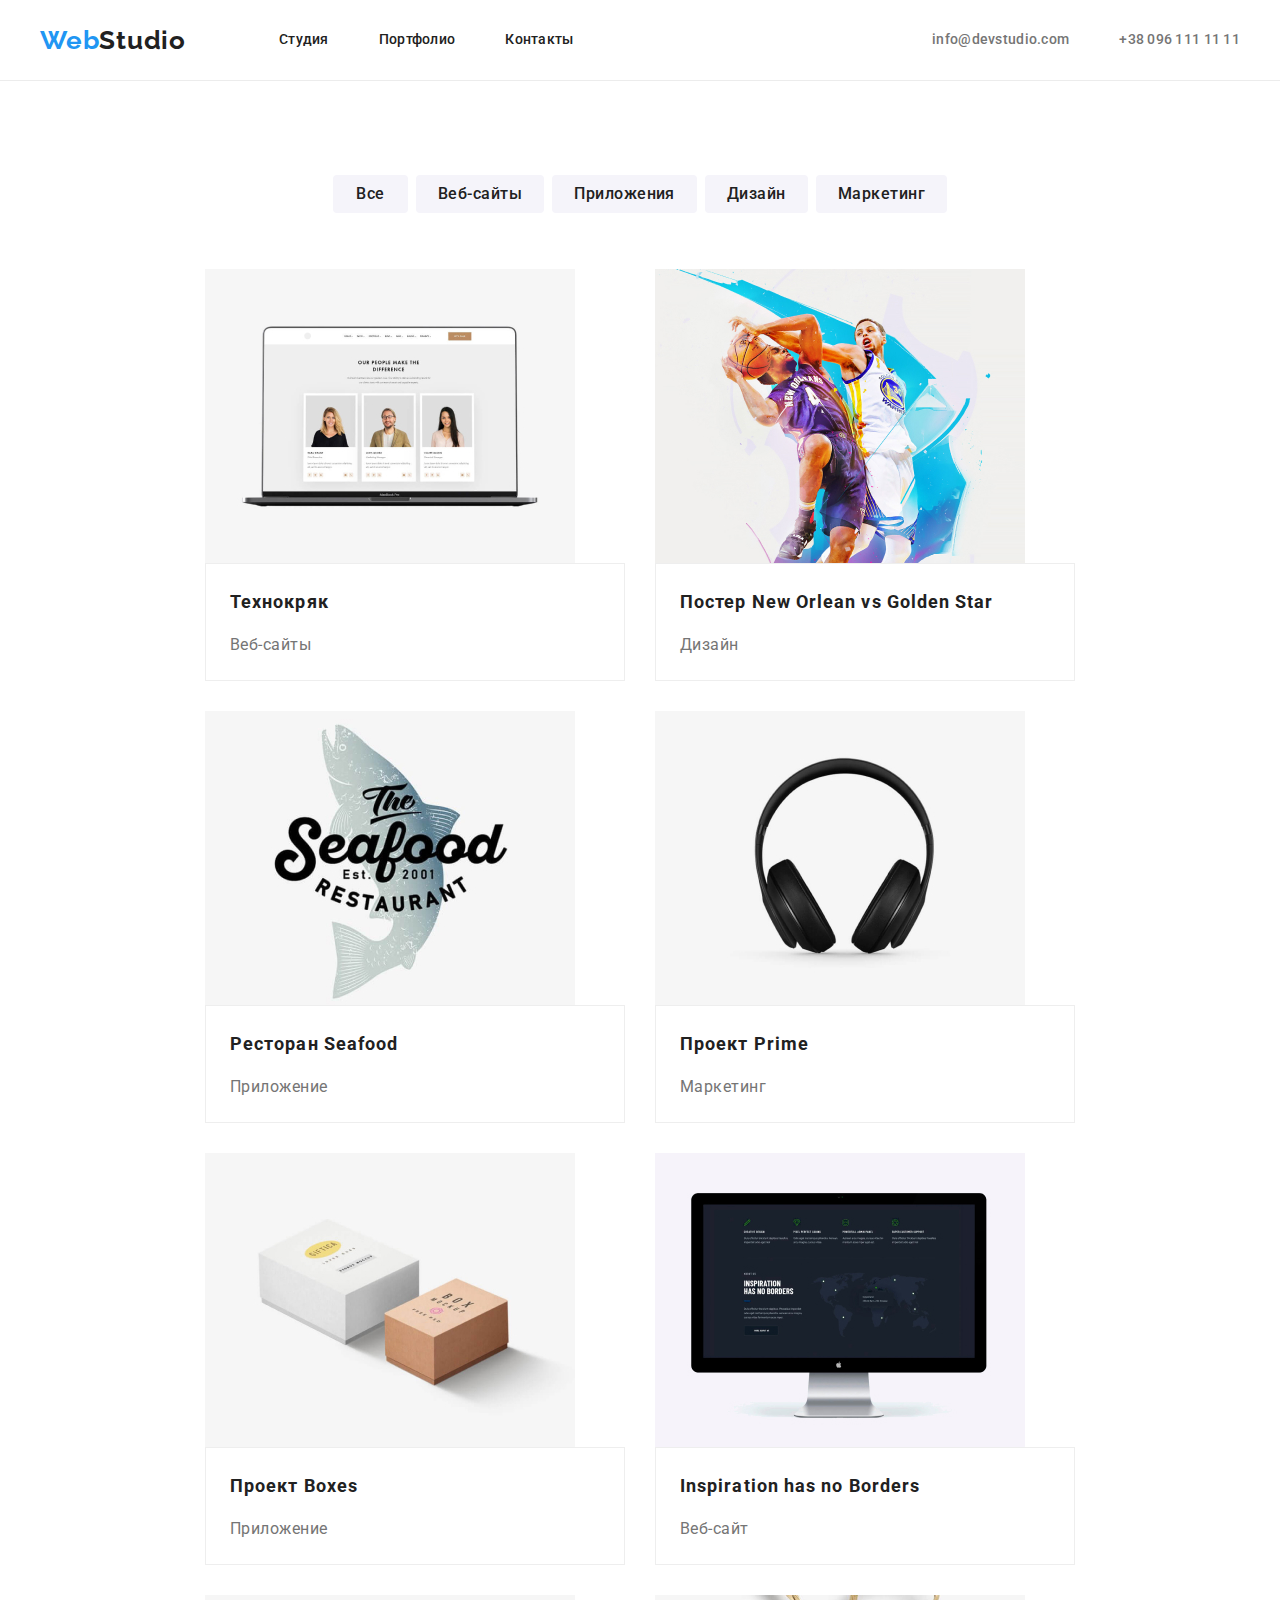
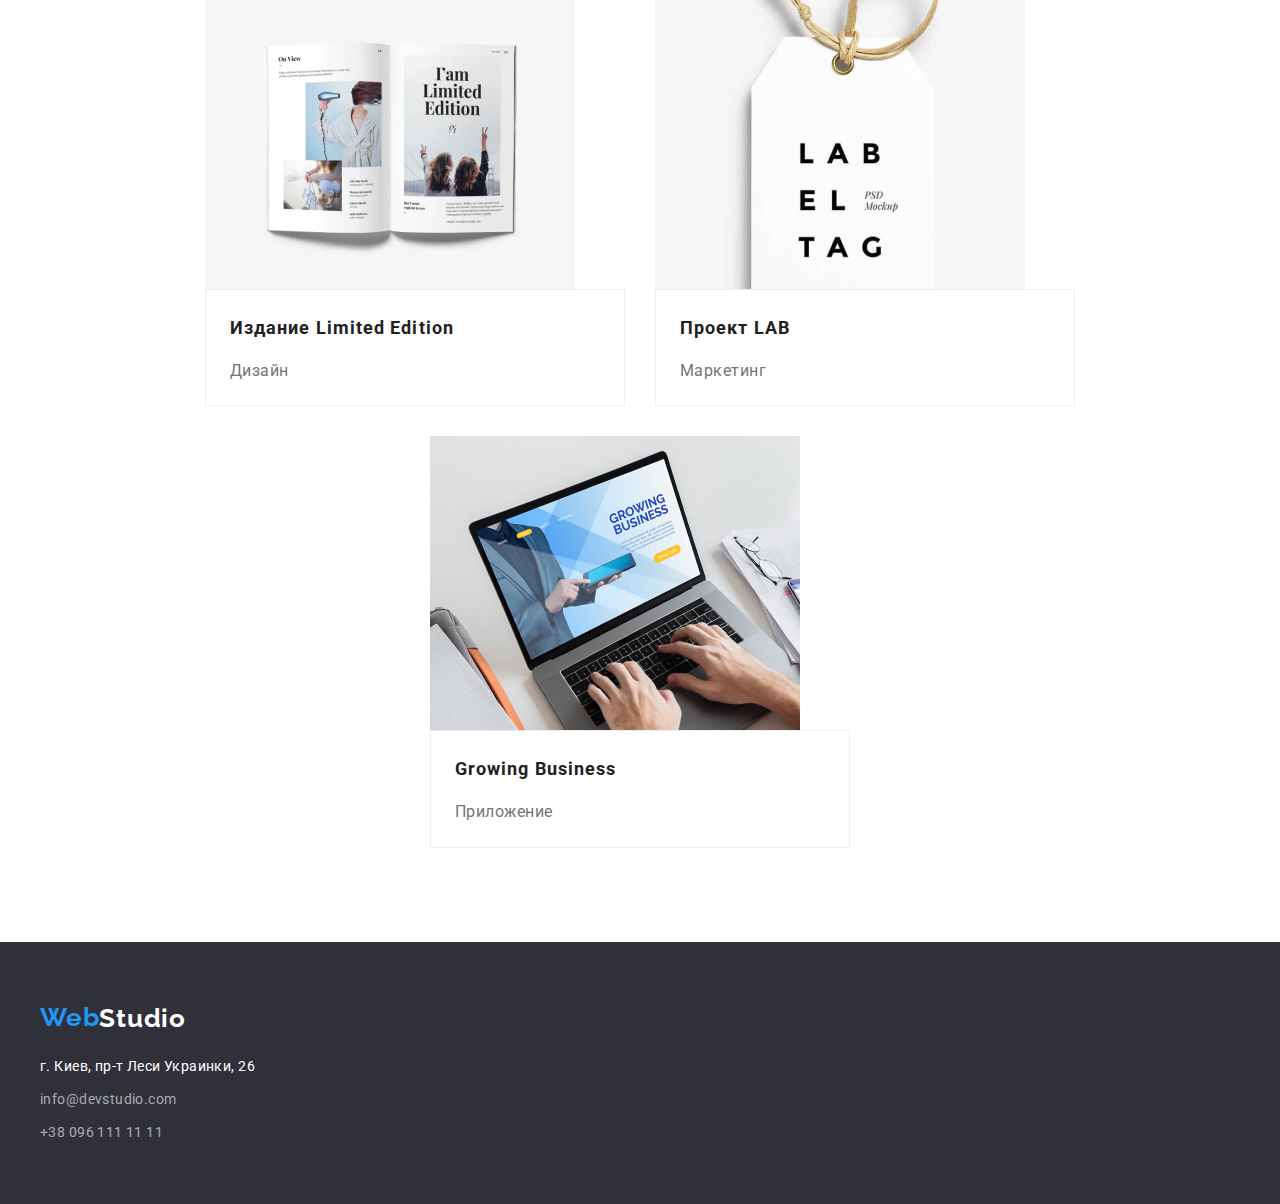
==== portfolio.html @ fc033f23 "add" ====
<!DOCTYPE html>
<html lang="ru">
<head>
    <meta charset="UTF-8">
    <meta http-equiv="X-UA-Compatible" content="IE=edge">
    <meta name="viewport" content="width=device-width, initial-scale=1.0">
    <title>Document</title>
    <link rel="stylesheet" href="https://fonts.googleapis.com/css2?family=Raleway:wght@700&family=Roboto:wght@400;500;700;900&display=swap">
    <link rel="stylesheet" href="https://cdnjs.cloudflare.com/ajax/libs/modern-normalize/1.1.0/modern-normalize.min.css"
        integrity="sha512-wpPYUAdjBVSE4KJnH1VR1HeZfpl1ub8YT/NKx4PuQ5NmX2tKuGu6U/JRp5y+Y8XG2tV+wKQpNHVUX03MfMFn9Q=="
        crossorigin="anonymous" referrerpolicy="no-referrer" />
    <link rel="stylesheet" href="./css/styles.css">
</head>
<body>
 <!--Шапка-сайта-->
<header class="menu">
    <div class="container main-nav">
        <nav>
            <a class="logo" href="/"><span class="web">Web</span>Studio</a>
            <ul class="navigate-class">
                <li class="item"><a class="link" href="index.html">Студия</a></li>
                <li class="item"><a class="link" href="portfolio.html">Портфолио</a></li>
                <li class="item"><a class="link" href="/">Контакты</a></li>
            </ul>
        </nav>
        <div class="contact">
            <a class="link-contact" href="mailto:info@devstudio.com">info@devstudio.com</a>
            <a class="link-contact" href="tel:+380961111111">+38 096 111 11 11</a>
        </div>
    </div>
</header>

<main>
    <section class="section"> 
        <div class="container">
<ul class="all-buttons">
    <li class="order-1"><button class="button" type="button">Все</button></li>
    <li class="order-1"><button class="button" type="button">Веб-сайты</button></li>
    <li class="order-1"><button class="button" type="button">Приложения</button>
    <li class="order-1"><button class="button" type="button">Дизайн</button></li>
    <li class="order-1"><button class="button" type="button">Маркетинг</button></li>
</ul>
<!--Все-->
<ul class="card-set">
    <li class="all-projects">
        <img src="images/potimg1.jpg" alt="технокряк" width="370" height="294"> 
        <div class="set-projects-title"> 
        <h3 class="projects-title">Технокряк</h3>
        <p class="projects-type"> Веб-сайты </p>
        </div>
    </li>
    <li class="all-projects">
        <img src="images/potimg2.jpg" alt="баскетбол" width="370" height="294">
        <div class="set-projects-title">
        <h3 class="projects-title">Постер New Orlean vs Golden Star</h3>
        <p class="projects-type"> Дизайн </p>
        </div>
    </li>
    <li class="all-projects">
        <img src="images/potimg3.jpg" alt="сифуд" width="370" height="294">
        <div class="set-projects-title">
        <h3 class="projects-title">Ресторан Seafood</h3>
          <p class="projects-type"> Приложение </p>
        </div>
    </li>
    <li class="all-projects">
        <img src="images/potimg4.jpg" alt="наушники" width="370" height="294">
        <div class="set-projects-title">
          <h3 class="projects-title">Проект Prime</h3>
          <p class="projects-type">Маркетинг</p>
        </div>
    </li>
    <li class="all-projects">
          <img src="images/potimg5.jpg" alt="коробка" width="370" height="294">
        <div class="set-projects-title">
          <h3 class="projects-title">Проект Boxes</h3>
           <p class="projects-type">Приложение</p>
        </div>
    </li>
    <li class="all-projects">
            <img src="images/potimg6.jpg" alt="монитор" width="370" height="294">
            <div class="set-projects-title">
            <h3 class="projects-title">Inspiration has no Borders</h3>
            <p class="projects-type">Веб-сайт</p>
            </div>
    </li>
    <li class="all-projects">
            <img src="images/potimg7.jpg" alt="книга" width="370" height="294">
            <div class="set-projects-title">
            <h3 class="projects-title">Издание Limited Edition</h3>
            <p class="projects-type">Дизайн</p>
            </div>
    </li>
    <li class="all-projects">
         <img src="images/potimg8.jpg" alt="буквы" width="370" height="294">
        <div class="set-projects-title">
             <h3 class="projects-title">Проект LAB</h3>
              <p class="projects-type">Маркетинг</p>
        </div>
    </li>
    <li class="all-projects">
             <img src="images/potimg9.jpg" alt="ноутбук" width="370" height="294">
            <div class="set-projects-title">
             <h3 class="projects-title">Growing Business</h3>
             <p class="projects-type">Приложение</p>
            </div>  
    </li>
    </ul>
    </div>
    </section>
</main>
<footer class="link-footer">
    <div class="container">
        <a class="logo-footer" href="/"><span class="web">Web</span>Studio</a>
        <address class="address">
            <a class="footer" href="https://goo.gl/maps/7m1vxZSbiyb1Bdkx6">г. Киев, пр-т Леси Украинки, 26</a>
            <a class="footer-contact" href="mailto:info@devstudio.com">info@devstudio.com</a>
            <a class="footer-contact" href="tel:+380961111111">+38 096 111 11 11</a>
        </address>
    </div>
</footer>

</body>
</html>
---- css/styles.css ----
:root {
  --main-background-color: #ffffff;
  --main-color-text: #212121;
  --second-color-text: #757575;
  --main-font-family: Roboto;
  --main-font-size: 26px;
  --main-color-text-darkbackground: #ffffff;

  --card-set-gap: 30px;
}

body {
  font-family: var(--main-font-family, Raleway);
  font-style: normal;
  font-weight: normal;
  color: var(--main-color-text, #757575);
  margin: 0;
}

h1,
h2,
h3,
p,
ul {
  margin: 0;
  padding: 0;
}

img {
  display: block;
  max-width: 100%;
  height: auto;
}

.menu {
  border-bottom: 1px solid #ececec;
}

.main-nav {
  display: flex;
  align-items: center;
}

.container {
  width: 1200px;
  margin-left: auto;
  margin-right: auto;
  padding-left: 15px;
  padding-right: 15px;
}

nav {
  display: flex;
}

.web {
  font-family: Raleway;
  font-weight: 700;
  font-size: 26px;
  line-height: 1.19;
  color: #2196f3;
  letter-spacing: 0.03em;
}
.logo {
  font-family: Raleway;
  font-weight: 700;
  font-size: 26px;
  line-height: 1.24;
  letter-spacing: 0.03em;

  color: var(--main-color-text);
  text-decoration: none;

  display: inline-block;
  margin-top: 24px;
}

.navigate-class {
  display: flex;
  margin-left: 93px;
}

.navigate-class > .item {
  list-style-type: none;
  margin-right: 50px;
}

.navigate-class .item:last-child {
  margin-right: 0px;
}

.navigate-class .link {
  color: var(--main-color-text);
  background-color: var(--main-background-color);
  font-weight: 500;
  font-size: 14px;
  text-decoration: none;

  line-height: 1.14;
  letter-spacing: 0.02em;

  display: block;
  padding-top: 32px;
  padding-bottom: 32px;
}

.contact {
  display: flex;
  margin-left: auto;
}

.contact .link-contact + .link-contact {
  margin-left: 50px;
}

.link-contact {
  font-weight: 500;
  font-size: 14px;
  line-height: 1.14;
  letter-spacing: 0.02em;
  color: var(--second-color-text);
  text-decoration: none;
  list-style-type: none;
  padding-top: 32px;
  padding-bottom: 32px;
}

.link:hover,
.link:focus,
.link-contact:focus,
.link-contact:hover,
.footer:hover,
.footer:focus,
.footer-contact:focus,
.footer-contact:hover {
  color: #2196f3;
}

.all-order {
  background-color: #2f303a;

  text-align: center;
}

.title-button {
  padding-top: 200px;
  padding-bottom: 200px;
}

.order-title {
  font-family: var(--main-font-family);
  text-align: center;
  font-weight: 900;
  font-size: 44px;
  line-height: 1.36;

  letter-spacing: 0.06em;
  text-transform: uppercase;

  color: var(--main-color-text-darkbackground);

  width: 696px;
  margin: 0 auto;
}

.order {
  cursor: pointer;
  background-color: #2196f3;
  box-shadow: 0px 4px 4px rgba(0, 0, 0, 0.15);
  border-radius: 4px;
  border: none;
  font-weight: 700;
  font-size: 16px;
  line-height: 1.87;

  letter-spacing: 0.06em;
  color: var(--main-color-text-darkbackground);

  text-align: center;

  display: inline-block;
  min-width: 200px;
  padding: 10px 32px;
  margin-top: 30px;
}

.section {
  padding-bottom: 94px;
  padding-top: 94px;
}

.list-principles {
  display: flex;
  flex-wrap: nowrap;
}

.list-principles > .oldsection {
  flex-basis: calc(100% / 4);
  min-width: 270px;
  list-style-type: none;
  padding: 10px;
}

.list-principles .oldsection + .oldsection {
  margin-left: var(--card-set-gap);
}

.principles {
  font-size: 14px;
  line-height: 1.71;
  letter-spacing: 0.03em;

  color: var(--second-color-text);

  text-decoration: none;
  list-style-type: none;

  margin-top: 10px;
}

.work {
  padding-top: 0px;
}

.our-work-set {
  list-style-type: none;
  margin: 0px;

  display: flex;
  justify-content: center;
}

.our-work-set > .section-card {
  flex-basis: calc(100% / 3 - 30px);
}

.our-work-set .section-card + .section-card {
  margin-left: var(--card-set-gap);
}

.we {
  background: #f5f4fa;
}
.our-team {
  display: flex;
  flex-wrap: wrap;
  align-content: center;
  margin-left: -30px;
}

.our-team > .section-team {
  flex-basis: calc(100% / 4 - 30px);
  margin-left: 30px;
  background: #ffffff;
  box-shadow: 0px 1px 3px rgba(0, 0, 0, 0.12), 0px 1px 1px rgba(0, 0, 0, 0.14),
    0px 2px 1px rgba(0, 0, 0, 0.2);
  border-radius: 0px 0px 4px 4px;
}

.our-team .section-team + .section-team {
  margin-left: var(--card-set-gap);
}

div h3 {
  font-weight: 700;
  font-size: 14px;
  line-height: 1.14;
  letter-spacing: 0.03em;

  text-align: left;
  color: var(--main-color-text);
}

.section-title {
  font-weight: 700;
  font-size: 36px;
  line-height: 1.16;
  text-align: center;
  letter-spacing: 0.03em;
  text-align: center;
  color: var(--main-color-text);
  margin-bottom: 50px;
}

.section-team {
  text-align: center;
  list-style-type: none;
}

.command {
  font-weight: 500;
  font-size: 16px;
  line-height: 1.18;

  text-align: center;
  letter-spacing: 0.03em;
}

.command-position {
  font-size: 16px;
  line-height: 1.18;

  text-align: center;
  letter-spacing: 0.03em;

  color: var(--second-color-text);

  margin-top: 10px;
}

.card-content {
  padding-top: 30px;
  padding-bottom: 30px;
}

.link-footer {
  background-color: #2f303a;
  color: var(--main-color-text-darkbackground);
  align-items: center;
  font-size: 14px;

  text-decoration: none;
  display: flex;
  flex-wrap: nowrap;
  flex-direction: column;
  align-items: flex-start;

  width: 100%;
  padding-top: 60px;
  padding-bottom: 60px;
}
.logo-footer {
  color: var(--main-color-text-darkbackground);
  font-family: Raleway;
  font-weight: bold;
  font-size: 26px;
  text-decoration: none;
  line-height: 1.24;
  letter-spacing: 0.03em;

  display: flex;
  margin-bottom: 20px;
}

.footer {
  font-style: normal;
  text-decoration: none;
  font-size: 14px;
  line-height: 1.71;
  letter-spacing: 0.03em;
  color: var(--main-color-text-darkbackground);

  display: block;
}

.footer-contact {
  font-style: normal;
  text-decoration: none;
  font-size: 14px;
  line-height: 1.71;
  letter-spacing: 0.03em;
  color: rgba(255, 255, 255, 0.6);

  display: block;
  min-width: 231px;
  margin-top: 9px;
}

.button {
  cursor: pointer;

  font-family: var(--main-font-family);
  font-weight: 500;
  font-size: 16px;
  line-height: 1.62;
  text-align: center;
  letter-spacing: 0.03em;
  color: var(--main-color-text);
  background: #f5f4fa;
  border: none;
  border-radius: 4px;

  display: inline-block;
  padding: 6px 22px;
  min-width: 75px;
  text-align: center;
}

.button:focus,
.button:hover {
  background-color: #2196f3;
  color: var(--main-color-text-darkbackground);
  box-shadow: 0px 3px 1px rgba(0, 0, 0, 0.1), 0px 1px 2px rgba(0, 0, 0, 0.08),
    0px 2px 2px rgba(0, 0, 0, 0.12);
  border-radius: 4px;
}

.all-buttons {
  min-width: 661px;
  margin: 0 auto;
  margin-bottom: 56px;

  text-align: center;

  display: flex;
  justify-content: center;
  align-items: center;
}

.all-buttons > .order-1 + .order-1 {
  margin-left: 8px;
}

.order-1 {
  list-style-type: none;
  text-decoration: none;
  background-color: var(--main-background-color);
  color: var(--main-color-text);
}

.card-set {
  display: flex;
  flex-wrap: wrap;
  align-content: center;
  justify-content: center;

  margin-top: 50px;
  margin-left: -30px;
  margin-bottom: -30px;
}

.card-set > .all-projects {
  flex-basis: calc (100% / 3 - 30px);
  margin-bottom: var(--card-set-gap);
  margin-left: var(--card-set-gap);
}

.all-projects {
  display: block;
  list-style-type: none;
}
.set-projects-title {
  width: 370px;
  padding: 20px 24px;
  border: 1px solid #eeeeee;
}

.projects-title {
  font-weight: 700;
  font-size: 18px;
  line-height: 2;
  letter-spacing: 0.06em;
  color: var(--main-color-text);

  width: 322px;
}

.projects-type {
  font-size: 16px;
  line-height: 1.87;
  letter-spacing: 0.03em;
  color: var(--second-color-text);

  margin-top: 10px;
}
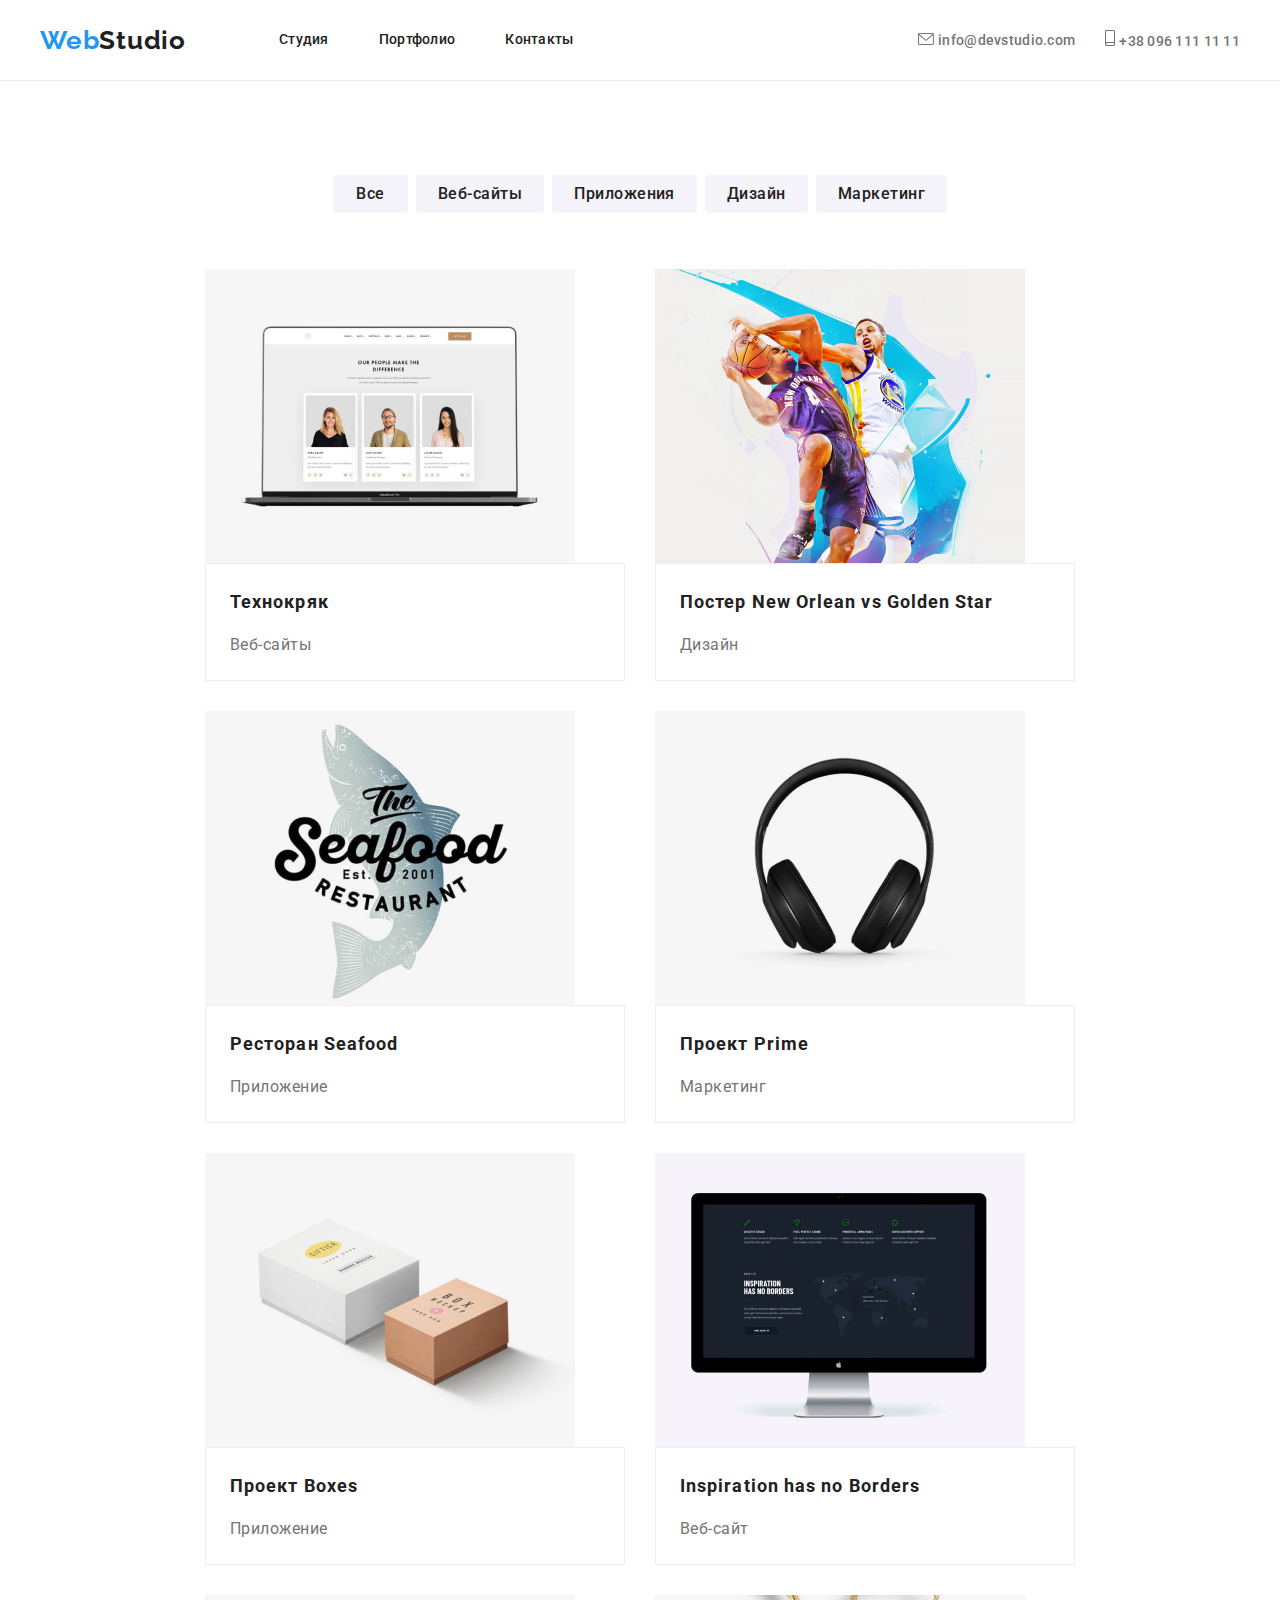
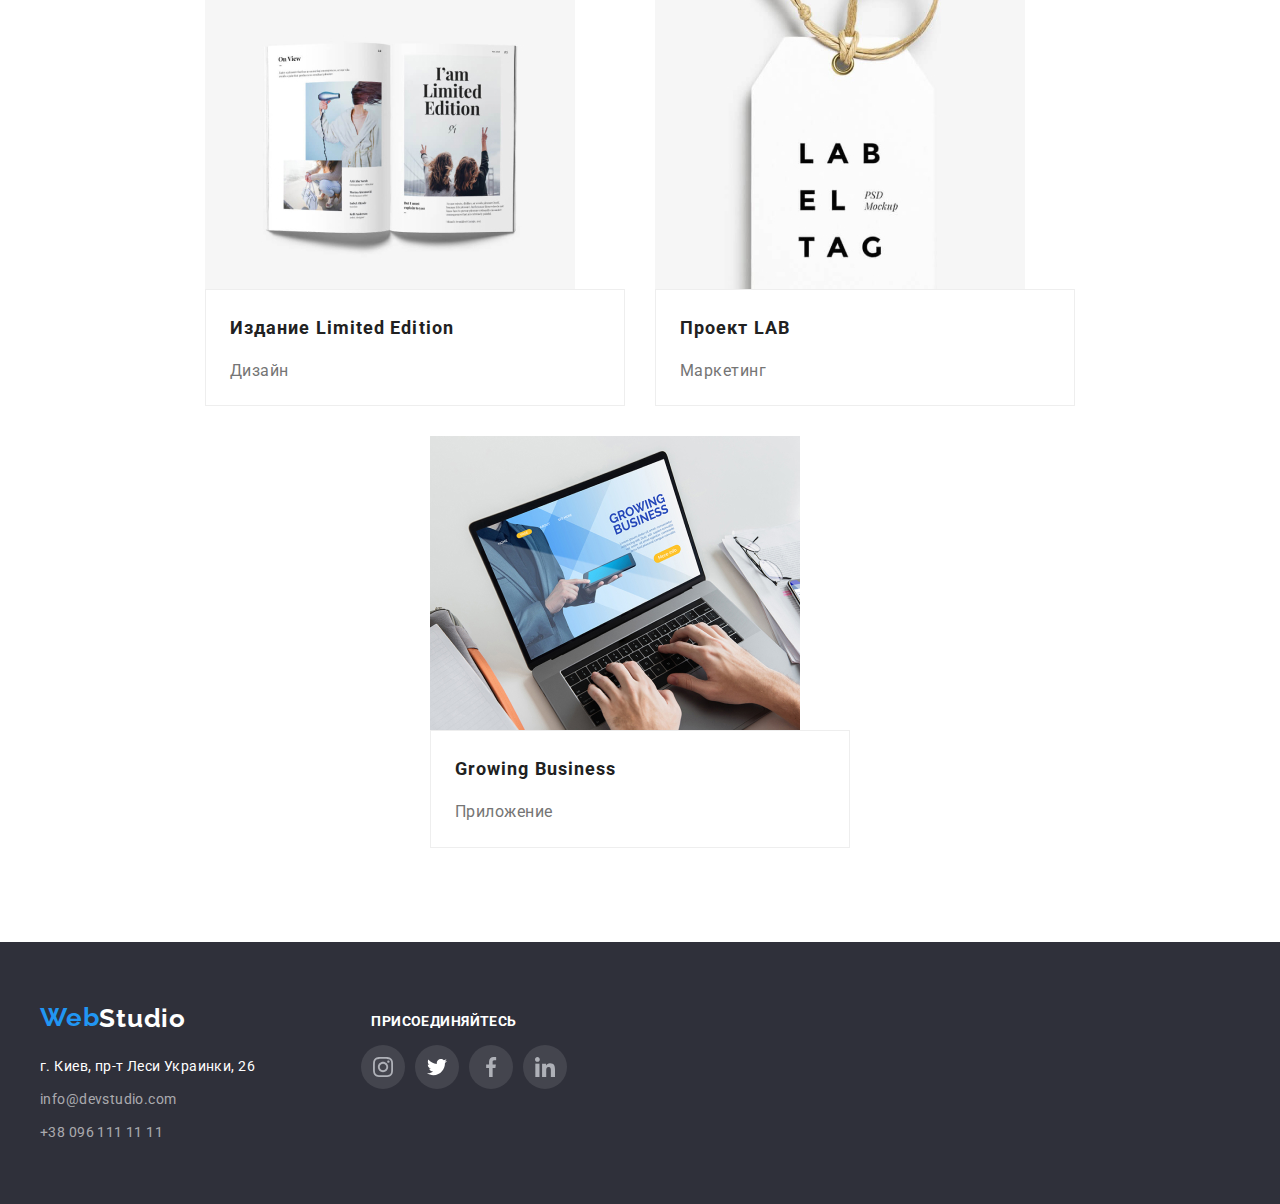
==== commit 3fe8e040: "5" ====
--- a/portfolio.html
+++ b/portfolio.html
@@ -12,23 +12,36 @@
     <link rel="stylesheet" href="./css/styles.css">
 </head>
 <body>
- <!--Шапка-сайта-->
-<header class="menu">
-    <div class="container main-nav">
-        <nav>
-            <a class="logo" href="/"><span class="web">Web</span>Studio</a>
-            <ul class="navigate-class">
-                <li class="item"><a class="link" href="index.html">Студия</a></li>
-                <li class="item"><a class="link" href="portfolio.html">Портфолио</a></li>
-                <li class="item"><a class="link" href="/">Контакты</a></li>
-            </ul>
-        </nav>
-        <div class="contact">
-            <a class="link-contact" href="mailto:info@devstudio.com">info@devstudio.com</a>
-            <a class="link-contact" href="tel:+380961111111">+38 096 111 11 11</a>
+    <!--Шапка-сайта-->
+    <header class="menu">
+        <div class="container main-nav">
+            <nav>
+                <a class="logo" href="/"><span class="web">Web</span>Studio</a>
+                <ul class="navigate-class">
+                    <li class="item"><a class="link" href="index.html">Студия</a></li>
+                    <li class="item"><a class="link" href="portfolio.html">Портфолио</a></li>
+                    <li class="item"><a class="link" href="/">Контакты</a></li>
+                </ul>
+            </nav>
+            <div class="contact">
+                <div class="each-contact">
+                    <svg class="envelope">
+                        <use href="./images/symbol-defs (1).svg#icon-envelope"></use>
+                    </svg>
+                    <a class="link-contact mail" href="mailto:info@devstudio.com">info@devstudio.com</a>
+                </div>
+                <div class="each-contact">
+                    <svg class="smartphone">
+                        <use href="images/symbol-defs (1).svg#icon-smartphone"></use>
+                    </svg>
+                    <a class="link-contact" href="tel:+380961111111">+38 096 111 11 11</a>
+                </div>
+    
+            </div>
+    
         </div>
-    </div>
-</header>
+    </header>
+
 
 <main>
     <section class="section"> 
@@ -109,14 +122,42 @@
     </div>
     </section>
 </main>
+<!--Футер-->
 <footer class="link-footer">
-    <div class="container">
-        <a class="logo-footer" href="/"><span class="web">Web</span>Studio</a>
-        <address class="address">
-            <a class="footer" href="https://goo.gl/maps/7m1vxZSbiyb1Bdkx6">г. Киев, пр-т Леси Украинки, 26</a>
-            <a class="footer-contact" href="mailto:info@devstudio.com">info@devstudio.com</a>
-            <a class="footer-contact" href="tel:+380961111111">+38 096 111 11 11</a>
-        </address>
+    <div class="container common">
+        <div class="footer-logo-contact">
+            <a class="logo-footer" href="/"><span class="web">Web</span>Studio</a>
+            <address class="address">
+                <a class="footer" href="https://goo.gl/maps/7m1vxZSbiyb1Bdkx6">г. Киев, пр-т Леси Украинки, 26</a>
+                <a class="footer-contact" href="mailto:info@devstudio.com">info@devstudio.com</a>
+                <a class="footer-contact" href="tel:+380961111111">+38 096 111 11 11</a>
+            </address>
+        </div>
+        <div class="footer-nets-links">
+            <h3 class="header-join">Присоединяйтесь</h3>
+            <ul class="join">
+                <li class="footer-nets">
+                    <a class="footer-link-svg" href=""> <svg class="footer-svg-item">
+                            <use href="./images/symbol-defs (1).svg#icon-instagram" width="20" height="20"> </use>
+                        </svg></a>
+                </li>
+                <li class="footer-nets">
+                    <a class="footer-link-svg" href=""> <svg class="footer-svg-item">
+                            <use href="./images/symbol-defs (1).svg#icon-twitter" width="20" height="20"> </use>
+                        </svg></a>
+                </li>
+                <li class="footer-nets">
+                    <a class="footer-link-svg" href=""> <svg class="footer-svg-item">
+                            <use href="./images/symbol-defs (1).svg#icon-facebook" width="20" height="20"> </use>
+                        </svg></a>
+                </li>
+                <li class="footer-nets">
+                    <a class="footer-link-svg" href=""> <svg class="footer-svg-item">
+                            <use href="./images/symbol-defs (1).svg#icon-linkedin" width="20" height="20"> </use>
+                        </svg></a>
+                </li>
+            </ul>
+        </div>
     </div>
 </footer>
 
--- a/css/styles.css
+++ b/css/styles.css
@@ -24,6 +24,7 @@
 ul {
   margin: 0;
   padding: 0;
+  list-style-type: none;
 }
 
 img {
@@ -109,10 +110,14 @@
   margin-left: auto;
 }
 
-.contact .link-contact + .link-contact {
-  margin-left: 50px;
-}
-
+.contact .each-contact + .each-contact {
+  margin-left: 30px;
+}
+
+.envelope,
+.smartphone {
+  fill: var(--second-color-text);
+}
 .link-contact {
   font-weight: 500;
   font-size: 14px;
@@ -124,7 +129,10 @@
   padding-top: 32px;
   padding-bottom: 32px;
 }
-
+.envelope:focus,
+.envelope:hover,
+.smartphone:focus,
+.smartphone:hover,
 .link:hover,
 .link:focus,
 .link-contact:focus,
@@ -134,11 +142,27 @@
 .footer-contact:focus,
 .footer-contact:hover {
   color: #2196f3;
+  fill: #2196f3;
+}
+
+.envelope {
+  width: 16px;
+  height: 12px;
+}
+
+.smartphone {
+  width: 10px;
+  height: 16px;
 }
 
 .all-order {
   background-color: #2f303a;
-
+  background-image: linear-gradient(
+      to bottom,
+      rgba(47, 48, 58, 0.4),
+      rgba(47, 48, 58, 0.4)
+    ),
+    url(../images/headerbackground.jpg);
   text-align: center;
 }
 
@@ -205,6 +229,34 @@
   margin-left: var(--card-set-gap);
 }
 
+.oldsection::before {
+  display: block;
+  content: "";
+  height: 70px;
+  background-color: #f5f4fa;
+  margin-bottom: 30px;
+  border-radius: 4px;
+
+  background-repeat: no-repeat;
+  background-position: center;
+}
+
+.icon-antenna::before {
+  background-image: url(../images/antenna1.jpg);
+}
+
+.icon-clock::before {
+  background-image: url(../images/clock1.jpg);
+}
+
+.icon-diagram::before {
+  background-image: url(../images/diagram1.jpg);
+}
+
+.icon-astronaut::before {
+  background-image: url(../images/astronaut1.jpg);
+}
+
 .principles {
   font-size: 14px;
   line-height: 1.71;
@@ -313,6 +365,87 @@
   padding-bottom: 30px;
 }
 
+.connecting {
+  margin-top: 16px;
+  margin-left: 10px;
+
+  list-style-type: none;
+  display: flex;
+  justify-content: center;
+  align-content: center;
+}
+
+.nets:hover {
+  background-color: #2196f3;
+  border-radius: 50%;
+}
+
+.link-svg {
+  width: 44px;
+  height: 44px;
+  display: flex;
+  justify-content: center;
+  align-content: center;
+  align-items: center;
+}
+
+.card-net-item {
+  fill: var(--second-color-text);
+  width: 20px;
+  height: 20px;
+  display: flex;
+}
+
+.card-net-item:hover {
+  fill: var(--main-color-text-darkbackground);
+}
+
+.clients-list {
+  list-style-type: none;
+  display: flex;
+  justify-content: center;
+  align-content: center;
+}
+
+.clients-list .each-client + .each-client {
+  margin-left: 30px;
+}
+.clients {
+  cursor: pointer;
+  display: inline-block;
+  margin: 0;
+  padding: 0;
+  border: 1px solid #afb1b8;
+  width: 170px;
+  height: 92px;
+  background-color: var(--main-background-color);
+  border-radius: 4px;
+}
+
+.clients:hover,
+.clients:focus {
+  border: 1px solid #2196f3;
+}
+
+.clients-logo {
+  width: 106px;
+  height: 60px;
+  fill: #afb1b8;
+}
+
+.clients-logo:hover {
+  fill: #2196f3;
+}
+
+.common {
+  display: flex;
+  align-items: baseline;
+}
+
+.footer-logo-contact {
+  display: block;
+}
+
 .link-footer {
   background-color: #2f303a;
   color: var(--main-color-text-darkbackground);
@@ -364,6 +497,66 @@
   display: block;
   min-width: 231px;
   margin-top: 9px;
+}
+.footer-nets-links {
+  display: flex;
+  flex-direction: column;
+  margin-left: 70px;
+}
+
+.header-join {
+  line-height: 16px;
+  letter-spacing: 0.03em;
+  text-transform: uppercase;
+  text-align: center;
+  color: #ffffff;
+
+  display: block;
+  width: 206px;
+}
+
+.join {
+  margin-top: 16px;
+  margin-left: 10px;
+
+  list-style-type: none;
+  display: flex;
+  justify-content: center;
+  align-content: center;
+}
+
+.footer-link-svg {
+  width: 44px;
+  height: 44px;
+  display: flex;
+  justify-content: center;
+  align-content: center;
+  align-items: center;
+  border-radius: 50%;
+  background-color: rgba(255, 255, 255, 0.1);
+}
+
+.footer-svg-item {
+  fill: var(--main-color-text-darkbackground);
+  width: 20px;
+  height: 20px;
+  display: flex;
+}
+
+.footer-link-svg:hover {
+  background-color: #2196f3;
+  border-radius: 50%;
+}
+
+.footer-nets {
+  display: flex;
+  text-align: center;
+
+  margin-left: 10px;
+}
+
+.nets:hover {
+  background-color: #2196f3;
 }
 
 .button {
@@ -430,7 +623,7 @@
 }
 
 .card-set > .all-projects {
-  flex-basis: calc (100% / 3 - 30px);
+  flex-basis: calc(100% / 3 - 30px);
   margin-bottom: var(--card-set-gap);
   margin-left: var(--card-set-gap);
 }
@@ -439,6 +632,12 @@
   display: block;
   list-style-type: none;
 }
+.all-projects:hover {
+  cursor: pointer;
+  box-shadow: 0px 1px 1px rgba(0, 0, 0, 0.12), 0px 4px 4px rgba(0, 0, 0, 0.06),
+    1px 4px 6px rgba(0, 0, 0, 0.16);
+}
+
 .set-projects-title {
   width: 370px;
   padding: 20px 24px;
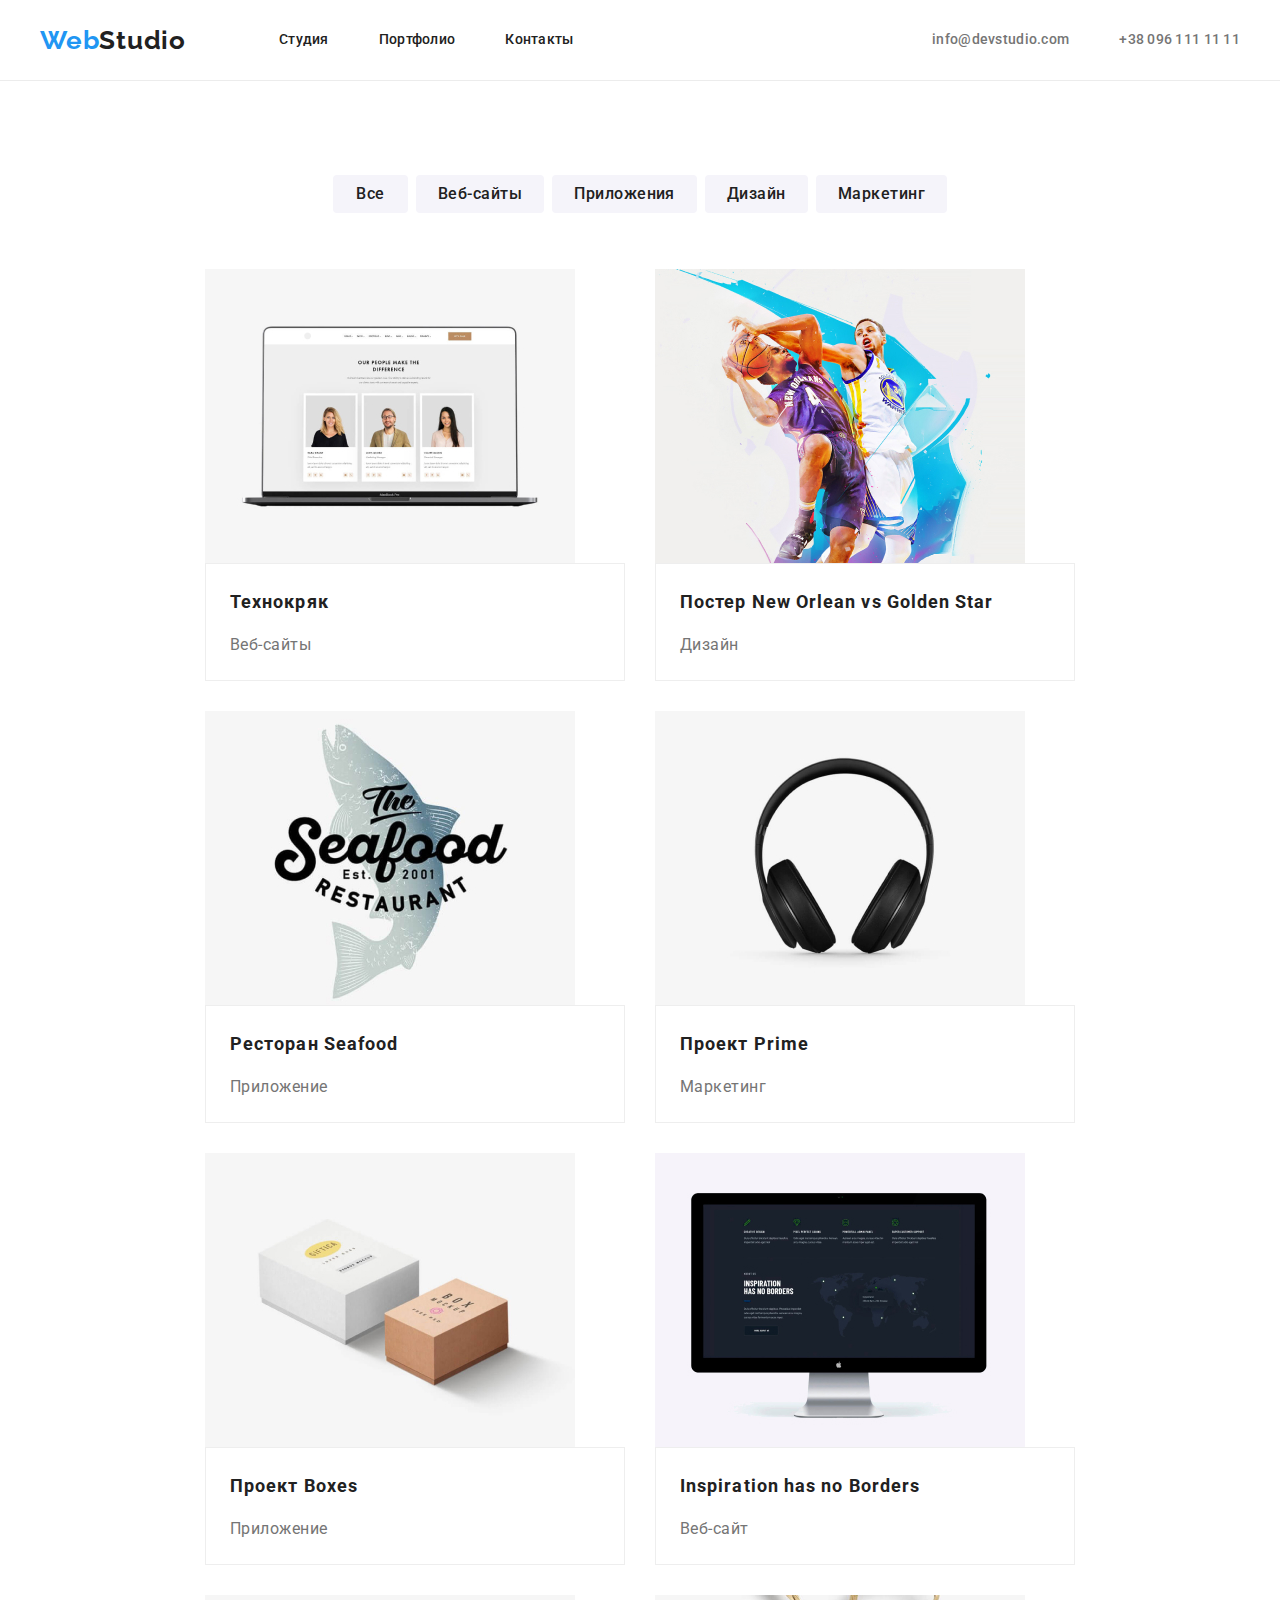
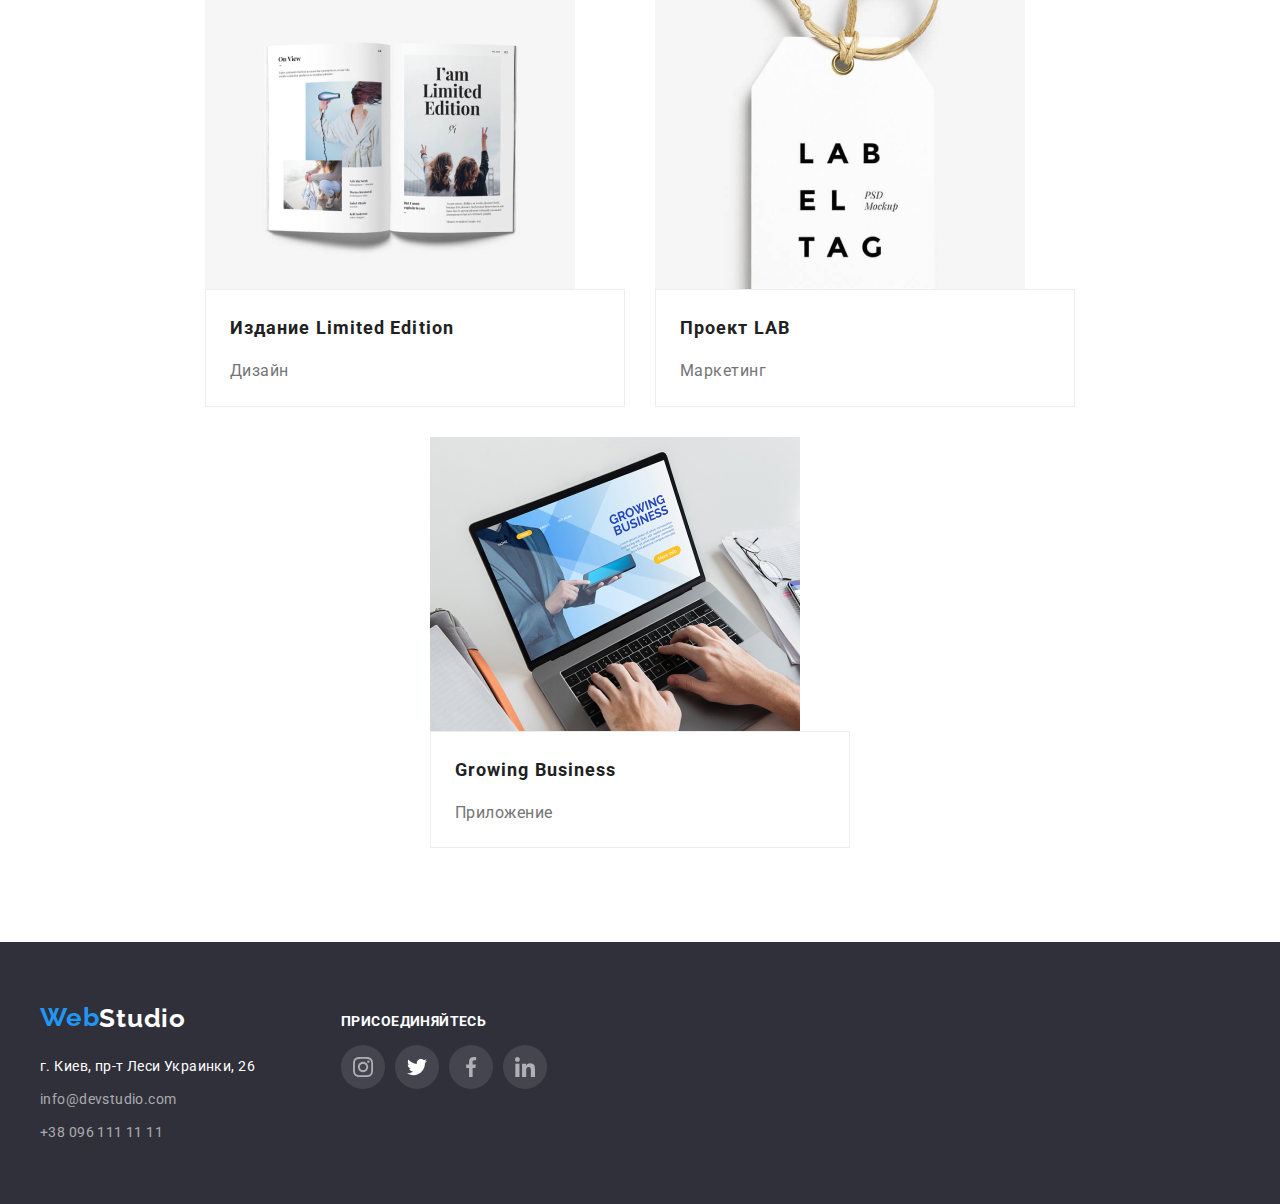
==== commit 7a3e98e4: "26-1" ====
--- a/portfolio.html
+++ b/portfolio.html
@@ -12,36 +12,34 @@
     <link rel="stylesheet" href="./css/styles.css">
 </head>
 <body>
-    <!--Шапка-сайта-->
-    <header class="menu">
-        <div class="container main-nav">
-            <nav>
-                <a class="logo" href="/"><span class="web">Web</span>Studio</a>
-                <ul class="navigate-class">
-                    <li class="item"><a class="link" href="index.html">Студия</a></li>
-                    <li class="item"><a class="link" href="portfolio.html">Портфолио</a></li>
-                    <li class="item"><a class="link" href="/">Контакты</a></li>
-                </ul>
-            </nav>
-            <div class="contact">
-                <div class="each-contact">
+<!--Шапка-сайта-->
+<header class="menu">
+    <div class="container main-nav">
+        <nav>
+            <a class="logo" href="/"><span class="web">Web</span>Studio</a>
+            <ul class="navigate-class">
+                <li class="item"><a class="link" href="index.html">Студия</a></li>
+                <li class="item"><a class="link" href="portfolio.html">Портфолио</a></li>
+                <li class="item"><a class="link" href="/">Контакты</a></li>
+            </ul>
+        </nav>
+        <ul class="contact">
+            <li class="each-contact">
+                <a class="link-contact mail" href="mailto:info@devstudio.com">
                     <svg class="envelope">
-                        <use href="./images/symbol-defs (1).svg#icon-envelope"></use>
-                    </svg>
-                    <a class="link-contact mail" href="mailto:info@devstudio.com">info@devstudio.com</a>
-                </div>
-                <div class="each-contact">
+                        <use href="./images/sprite-hw4.svg#icon-envelope"></use>
+                    </svg> info@devstudio.com</a>
+            </li>
+            <li class="each-contact">
+                <a class="link-contact" href="tel:+380961111111">
                     <svg class="smartphone">
-                        <use href="images/symbol-defs (1).svg#icon-smartphone"></use>
-                    </svg>
-                    <a class="link-contact" href="tel:+380961111111">+38 096 111 11 11</a>
-                </div>
-    
-            </div>
-    
-        </div>
-    </header>
+                        <use href="./images/sprite-hw4.svg#icon-smartphone"></use>
+                    </svg> +38 096 111 11 11</a>
+            </li>
+        </ul>
 
+    </div>
+</header>
 
 <main>
     <section class="section"> 
@@ -56,67 +54,86 @@
 <!--Все-->
 <ul class="card-set">
     <li class="all-projects">
+        <a class="shadow" href="">
         <img src="images/potimg1.jpg" alt="технокряк" width="370" height="294"> 
         <div class="set-projects-title"> 
         <h3 class="projects-title">Технокряк</h3>
         <p class="projects-type"> Веб-сайты </p>
         </div>
+        </a>
     </li>
     <li class="all-projects">
+        <a class="shadow" href="">
         <img src="images/potimg2.jpg" alt="баскетбол" width="370" height="294">
         <div class="set-projects-title">
         <h3 class="projects-title">Постер New Orlean vs Golden Star</h3>
         <p class="projects-type"> Дизайн </p>
         </div>
+        </a>
     </li>
     <li class="all-projects">
+        <a class="shadow" href="">
         <img src="images/potimg3.jpg" alt="сифуд" width="370" height="294">
         <div class="set-projects-title">
         <h3 class="projects-title">Ресторан Seafood</h3>
           <p class="projects-type"> Приложение </p>
         </div>
+        </a>
     </li>
     <li class="all-projects">
+        <a class="shadow" href="">
         <img src="images/potimg4.jpg" alt="наушники" width="370" height="294">
         <div class="set-projects-title">
           <h3 class="projects-title">Проект Prime</h3>
           <p class="projects-type">Маркетинг</p>
         </div>
+        </a>
     </li>
     <li class="all-projects">
+        <a class="shadow" href="">
           <img src="images/potimg5.jpg" alt="коробка" width="370" height="294">
         <div class="set-projects-title">
           <h3 class="projects-title">Проект Boxes</h3>
            <p class="projects-type">Приложение</p>
         </div>
-    </li>
+        </a>
+        </li>
     <li class="all-projects">
+        <a class="shadow" href="">
             <img src="images/potimg6.jpg" alt="монитор" width="370" height="294">
             <div class="set-projects-title">
             <h3 class="projects-title">Inspiration has no Borders</h3>
             <p class="projects-type">Веб-сайт</p>
             </div>
+            </a>
     </li>
     <li class="all-projects">
+        <a class="shadow" href="">
             <img src="images/potimg7.jpg" alt="книга" width="370" height="294">
             <div class="set-projects-title">
             <h3 class="projects-title">Издание Limited Edition</h3>
             <p class="projects-type">Дизайн</p>
             </div>
+        </a>
+
     </li>
     <li class="all-projects">
+        <a class="shadow" href="">
          <img src="images/potimg8.jpg" alt="буквы" width="370" height="294">
         <div class="set-projects-title">
              <h3 class="projects-title">Проект LAB</h3>
               <p class="projects-type">Маркетинг</p>
         </div>
+        </a>
     </li>
     <li class="all-projects">
+        <a class="shadow" href="">
              <img src="images/potimg9.jpg" alt="ноутбук" width="370" height="294">
             <div class="set-projects-title">
              <h3 class="projects-title">Growing Business</h3>
              <p class="projects-type">Приложение</p>
-            </div>  
+            </div> 
+        </a> 
     </li>
     </ul>
     </div>
--- a/css/styles.css
+++ b/css/styles.css
@@ -110,14 +110,14 @@
   margin-left: auto;
 }
 
+.each-contact {
+  color: var(--main-background-color);
+}
+
 .contact .each-contact + .each-contact {
   margin-left: 30px;
 }
 
-.envelope,
-.smartphone {
-  fill: var(--second-color-text);
-}
 .link-contact {
   font-weight: 500;
   font-size: 14px;
@@ -128,11 +128,12 @@
   list-style-type: none;
   padding-top: 32px;
   padding-bottom: 32px;
-}
-.envelope:focus,
-.envelope:hover,
-.smartphone:focus,
-.smartphone:hover,
+
+  display: flex;
+  justify-content: center;
+  align-items: center;
+}
+
 .link:hover,
 .link:focus,
 .link-contact:focus,
@@ -142,17 +143,20 @@
 .footer-contact:focus,
 .footer-contact:hover {
   color: #2196f3;
-  fill: #2196f3;
 }
 
 .envelope {
   width: 16px;
   height: 12px;
+  fill: currentColor;
+  margin-right: 10px;
 }
 
 .smartphone {
   width: 10px;
   height: 16px;
+  fill: currentColor;
+  margin-right: 10px;
 }
 
 .all-order {
@@ -215,46 +219,32 @@
 
 .list-principles {
   display: flex;
+
   flex-wrap: nowrap;
 }
 
 .list-principles > .oldsection {
   flex-basis: calc(100% / 4);
-  min-width: 270px;
-  list-style-type: none;
-  padding: 10px;
+  width: 270px;
+  list-style-type: none;
 }
 
 .list-principles .oldsection + .oldsection {
   margin-left: var(--card-set-gap);
 }
 
-.oldsection::before {
-  display: block;
-  content: "";
-  height: 70px;
+.icon-link {
   background-color: #f5f4fa;
+  height: 120px;
+  border-radius: 4px;
+  display: flex;
+  justify-content: center;
+  align-items: center;
   margin-bottom: 30px;
-  border-radius: 4px;
-
-  background-repeat: no-repeat;
-  background-position: center;
-}
-
-.icon-antenna::before {
-  background-image: url(../images/antenna1.jpg);
-}
-
-.icon-clock::before {
-  background-image: url(../images/clock1.jpg);
-}
-
-.icon-diagram::before {
-  background-image: url(../images/diagram1.jpg);
-}
-
-.icon-astronaut::before {
-  background-image: url(../images/astronaut1.jpg);
+}
+
+.item-icon {
+  display: flex;
 }
 
 .principles {
@@ -367,17 +357,20 @@
 
 .connecting {
   margin-top: 16px;
+
+  list-style-type: none;
+  display: flex;
+  justify-content: center;
+  align-content: center;
+}
+
+.nets {
+  background-color: var(--main-background-color);
+  color: var(--main-color-text-darkbackground);
+}
+
+.nets + .nets {
   margin-left: 10px;
-
-  list-style-type: none;
-  display: flex;
-  justify-content: center;
-  align-content: center;
-}
-
-.nets:hover {
-  background-color: #2196f3;
-  border-radius: 50%;
 }
 
 .link-svg {
@@ -387,17 +380,19 @@
   justify-content: center;
   align-content: center;
   align-items: center;
+  color: #afb1b8;
 }
 
 .card-net-item {
-  fill: var(--second-color-text);
-  width: 20px;
-  height: 20px;
-  display: flex;
-}
-
-.card-net-item:hover {
-  fill: var(--main-color-text-darkbackground);
+  display: flex;
+  fill: currentColor;
+}
+
+.link-svg:hover,
+.link-svg:focus {
+  background-color: #2196f3;
+  color: var(--main-color-text-darkbackground);
+  border-radius: 50%;
 }
 
 .clients-list {
@@ -412,7 +407,6 @@
 }
 .clients {
   cursor: pointer;
-  display: inline-block;
   margin: 0;
   padding: 0;
   border: 1px solid #afb1b8;
@@ -420,21 +414,22 @@
   height: 92px;
   background-color: var(--main-background-color);
   border-radius: 4px;
+  color: #afb1b8;
+
+  display: flex;
+  justify-content: center;
+  align-items: center;
 }
 
 .clients:hover,
 .clients:focus {
   border: 1px solid #2196f3;
+  color: #2196f3;
 }
 
 .clients-logo {
-  width: 106px;
-  height: 60px;
-  fill: #afb1b8;
-}
-
-.clients-logo:hover {
-  fill: #2196f3;
+  fill: currentColor;
+  display: flex;
 }
 
 .common {
@@ -498,9 +493,9 @@
   min-width: 231px;
   margin-top: 9px;
 }
+
 .footer-nets-links {
-  display: flex;
-  flex-direction: column;
+  text-align: left;
   margin-left: 70px;
 }
 
@@ -508,17 +503,12 @@
   line-height: 16px;
   letter-spacing: 0.03em;
   text-transform: uppercase;
-  text-align: center;
+  text-align: left;
   color: #ffffff;
-
-  display: block;
-  width: 206px;
 }
 
 .join {
   margin-top: 16px;
-  margin-left: 10px;
-
   list-style-type: none;
   display: flex;
   justify-content: center;
@@ -543,6 +533,7 @@
   display: flex;
 }
 
+.footer-link-svg:focus,
 .footer-link-svg:hover {
   background-color: #2196f3;
   border-radius: 50%;
@@ -551,12 +542,10 @@
 .footer-nets {
   display: flex;
   text-align: center;
-
+}
+
+.footer-nets + .footer-nets {
   margin-left: 10px;
-}
-
-.nets:hover {
-  background-color: #2196f3;
 }
 
 .button {
@@ -632,7 +621,13 @@
   display: block;
   list-style-type: none;
 }
-.all-projects:hover {
+
+.shadow {
+  display: block;
+  text-decoration: none;
+}
+
+.shadow:hover {
   cursor: pointer;
   box-shadow: 0px 1px 1px rgba(0, 0, 0, 0.12), 0px 4px 4px rgba(0, 0, 0, 0.06),
     1px 4px 6px rgba(0, 0, 0, 0.16);
